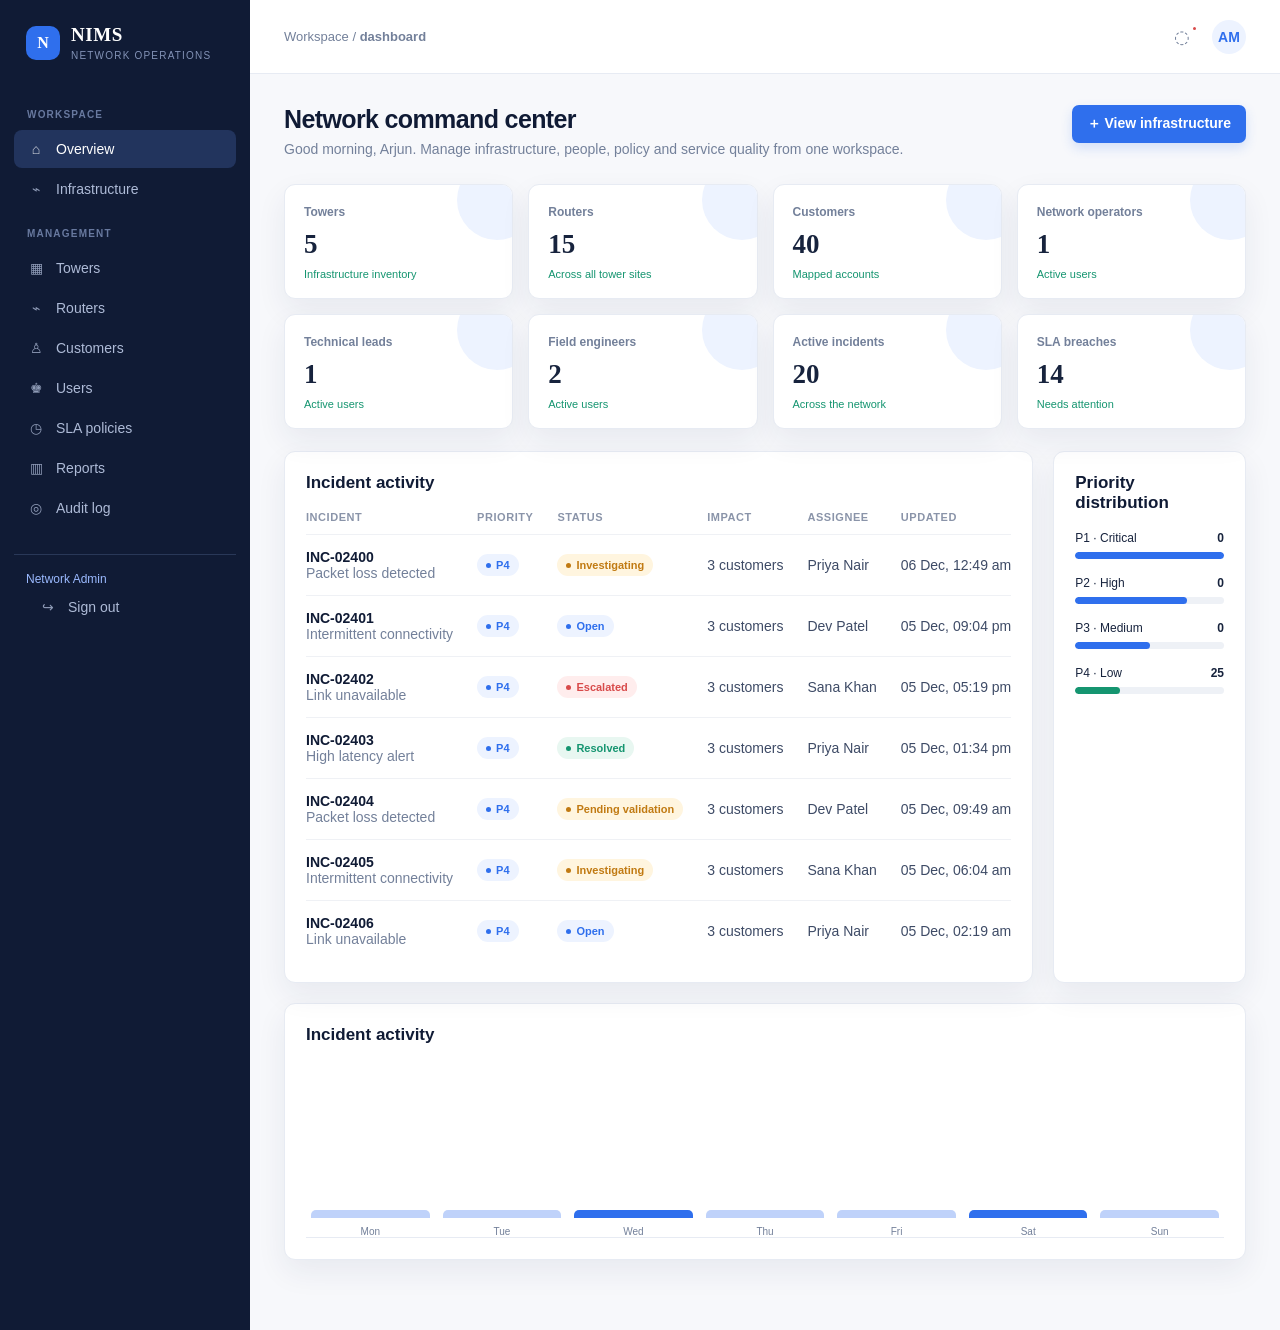
==== roles/admin/index.html @ 812ac2ed "Build role-separated NIMS frontend Add isolated HTML, CSS, and JavaScript packages for Admin, Operat" ====
<!doctype html>
<html lang="en">
<head>
  <meta charset="UTF-8">
  <meta name="viewport" content="width=device-width, initial-scale=1.0">
  <title>NIMS | Network Admin</title>
  <link rel="stylesheet" href="css/styles.css">
  <link rel="stylesheet" href="css/role.css">
</head>
<body data-role="admin">
  <div id="app"></div><div id="toast-region" class="toast-region" aria-live="polite"></div>
  <script type="module" src="js/main.js"></script>
</body>
</html>
---- roles/admin/css/styles.css ----
:root {
  --navy: #101b35;
  --navy-2: #172443;
  --blue: #2f6fed;
  --blue-soft: #edf3ff;
  --ink: #17233d;
  --muted: #73809a;
  --line: #e7ebf3;
  --surface: #fff;
  --canvas: #f7f8fb;
  --green: #159570;
  --green-soft: #e8f7f1;
  --amber: #c17a12;
  --amber-soft: #fff5df;
  --red: #d84a4a;
  --red-soft: #ffeded;
  --shadow: 0 12px 30px rgba(27, 44, 80, .07);
}
* { box-sizing: border-box; }
body { margin: 0; color: var(--ink); background: var(--canvas); font: 14px "DM Sans", sans-serif; }
button, input, select, textarea { font: inherit; }
button { cursor: pointer; border: 0; }
.hidden { display: none !important; }
.app-shell { display: flex; min-height: 100vh; }
.sidebar { width: 250px; background: var(--navy); color: #dce5fc; padding: 24px 14px; flex-shrink: 0; }
.brand { display: flex; gap: 11px; align-items: center; padding: 0 12px 29px; }
.brand-mark { width: 34px; height: 34px; border-radius: 10px; background: #3478f6; display: grid; place-items: center; font: 700 16px "Space Grotesk"; color: white; }
.brand strong { display: block; font: 700 19px "Space Grotesk"; color: white; letter-spacing: .03em; }
.brand small { color: #8393b7; font-size: 10px; text-transform: uppercase; letter-spacing: .12em; }
.nav-label { color: #68799f; font-size: 10px; font-weight: 700; letter-spacing: .12em; text-transform: uppercase; padding: 18px 13px 8px; }
.nav-item { width: 100%; color: #aebbd7; background: transparent; padding: 11px 13px; border-radius: 8px; text-align: left; display: flex; align-items: center; gap: 11px; margin: 2px 0; }
.nav-item:hover, .nav-item.active { background: #22345d; color: white; }
.nav-icon { width: 18px; text-align: center; opacity: .8; }
.sidebar-footer { border-top: 1px solid #293858; margin-top: 27px; padding: 17px 12px 0; }
.role-chip { color: #92ace0; font-size: 12px; }
.main { flex: 1; min-width: 0; }
.topbar { height: 74px; padding: 0 34px; display: flex; align-items: center; justify-content: space-between; background: white; border-bottom: 1px solid var(--line); }
.crumb { color: var(--muted); font-size: 13px; }
.top-actions { display: flex; align-items: center; gap: 16px; }
.icon-btn { background: transparent; font-size: 18px; color: var(--muted); position: relative; }
.dot { width: 7px; height: 7px; border-radius: 50%; background: var(--red); position: absolute; top: 0; right: -2px; border: 2px solid white; }
.avatar { width: 34px; height: 34px; background: var(--blue-soft); color: var(--blue); border-radius: 50%; display: grid; place-items: center; font-weight: 700; }
.content { padding: 31px 34px 50px; max-width: 1600px; }
.page-head { display: flex; justify-content: space-between; align-items: flex-start; margin-bottom: 27px; gap: 15px; }
h1, h2, h3 { font-family: "Space Grotesk", sans-serif; margin: 0; color: var(--navy); }
h1 { font-size: 25px; letter-spacing: -.025em; }
h2 { font-size: 17px; }
h3 { font-size: 15px; }
.subhead { margin: 7px 0 0; color: var(--muted); }
.btn { border-radius: 7px; padding: 10px 15px; font-weight: 600; display: inline-flex; gap: 8px; align-items: center; justify-content: center; }
.btn-primary { background: var(--blue); color: white; box-shadow: 0 5px 12px rgba(47,111,237,.18); }
.btn-primary:hover { background: #245fd6; }
.btn-secondary { background: white; border: 1px solid var(--line); color: var(--ink); }
.btn-danger { color: var(--red); background: var(--red-soft); }
.text-red { color: var(--red) !important; }
.clickable { cursor: pointer; }
.clickable:hover td { background: #f8faff; }
.table-action { background: transparent; color: var(--blue); font-size: 12px; font-weight: 700; margin-right: 10px; padding: 3px 0; }
.table-action.danger { color: var(--red); }
.detail-actions { display: flex; align-items: center; justify-content: flex-end; gap: 9px; margin: -12px 0 20px; }
.detail-grid { display: grid; grid-template-columns: repeat(2, 1fr); gap: 20px; }
.detail-grid > div { display: grid; gap: 6px; }
.detail-grid .wide { grid-column: 1 / -1; }
.detail-grid strong { color: var(--navy); font-size: 13px; font-weight: 600; }
.sla-copy { font-size: 12px; line-height: 1.8; margin-top: 16px; }
.sla-preview { padding: 17px; color: #4262a0; line-height: 1.8; background: var(--blue-soft); border-radius: 8px; }
.notice { padding: 13px 15px; border-radius: 8px; color: #4262a0; background: var(--blue-soft); font-size: 12px; line-height: 1.6; margin-bottom: 17px; }
.note { border-bottom: 1px solid var(--line); padding: 12px 0; }
.note:last-child { border-bottom: 0; }
.note strong { color: var(--navy); font-size: 12px; }
.note span { color: var(--muted); font-size: 11px; margin-left: 9px; }
.note p { color: #4a5872; margin: 7px 0 0; line-height: 1.5; }
.impact-row { display: grid; grid-template-columns: 1.1fr 1.5fr auto; gap: 12px; align-items: center; padding: 12px 0; border-bottom: 1px solid var(--line); font-size: 12px; }
.impact-row:last-child { border-bottom: 0; }
.notification { display: flex; align-items: flex-start; gap: 13px; padding: 15px 4px; border-bottom: 1px solid var(--line); position: relative; cursor: pointer; }
.notification:last-child { border-bottom: 0; }
.notification.read { opacity: .58; }
.notification-icon { width: 30px; height: 30px; border-radius: 50%; display: grid; place-items: center; background: var(--blue-soft); color: var(--blue); flex-shrink: 0; }
.notification strong { color: var(--navy); font-size: 13px; }
.notification p { color: var(--muted); margin: 4px 0; font-size: 12px; }
.notification small { color: #9aa3b5; font-size: 11px; }
.unread-dot { width: 7px; height: 7px; background: var(--blue); border-radius: 50%; margin-left: auto; margin-top: 8px; }
.check-row { display: flex; gap: 10px; align-items: center; padding: 13px 0; border-bottom: 1px solid var(--line); color: #4a5872; font-size: 13px; }
.stats { display: grid; grid-template-columns: repeat(4, minmax(0, 1fr)); gap: 15px; margin-bottom: 22px; }
.stat-card, .panel { background: white; border: 1px solid var(--line); border-radius: 11px; box-shadow: var(--shadow); }
.stat-card { padding: 18px 19px; position: relative; overflow: hidden; }
.stat-card:after { content: ""; position: absolute; width: 80px; height: 80px; border-radius: 50%; right: -25px; top: -25px; background: var(--blue-soft); }
.stat-label { color: var(--muted); font-size: 12px; font-weight: 600; }
.stat-value { display: block; font: 700 27px "Space Grotesk"; margin-top: 10px; }
.stat-trend { color: var(--green); font-size: 11px; margin-top: 8px; display: block; }
.grid-2 { display: grid; grid-template-columns: 1.4fr 1fr; gap: 20px; }
.panel { padding: 21px; margin-bottom: 20px; }
.panel-head { display: flex; justify-content: space-between; align-items: center; margin-bottom: 18px; gap: 12px; }
.panel-link { color: var(--blue); font-size: 12px; font-weight: 600; background: transparent; }
.table-wrap { overflow-x: auto; }
table { width: 100%; border-collapse: collapse; }
th { text-align: left; padding: 0 12px 11px; color: #8a94a9; font-size: 11px; font-weight: 700; text-transform: uppercase; letter-spacing: .05em; }
td { padding: 14px 12px; border-top: 1px solid #eff1f5; color: #3e4b66; white-space: nowrap; }
td:first-child, th:first-child { padding-left: 0; }
td:last-child, th:last-child { padding-right: 0; }
.primary-text { color: var(--navy); font-weight: 600; }
.muted { color: var(--muted); }
.badge { display: inline-flex; align-items: center; gap: 5px; border-radius: 20px; padding: 5px 9px; font-size: 11px; font-weight: 700; }
.badge:before { content: ""; width: 5px; height: 5px; border-radius: 50%; background: currentColor; }
.badge.green { background: var(--green-soft); color: var(--green); }
.badge.blue { background: var(--blue-soft); color: var(--blue); }
.badge.amber { background: var(--amber-soft); color: var(--amber); }
.badge.red { background: var(--red-soft); color: var(--red); }
.metric-list { display: grid; gap: 17px; }
.metric-row { display: grid; gap: 7px; }
.metric-title { display: flex; justify-content: space-between; font-size: 12px; }
.bar { height: 7px; border-radius: 10px; background: #eef1f6; overflow: hidden; }
.bar span { display: block; height: 100%; border-radius: inherit; background: var(--blue); }
.bar.green span { background: var(--green); }
.chart { display: flex; align-items: end; gap: 13px; height: 175px; padding: 10px 5px 0; border-bottom: 1px solid var(--line); }
.bar-col { flex: 1; text-align: center; color: var(--muted); font-size: 10px; }
.bar-col i { display: block; background: #bfd2fa; min-height: 8px; border-radius: 5px 5px 0 0; margin-bottom: 8px; }
.bar-col:nth-child(3n) i { background: var(--blue); }
.filters { display: flex; gap: 10px; flex-wrap: wrap; margin-bottom: 17px; }
.field, .search { border: 1px solid var(--line); border-radius: 7px; padding: 10px 12px; background: white; color: var(--ink); outline: none; }
.field:focus, .search:focus, textarea:focus { border-color: var(--blue); box-shadow: 0 0 0 3px var(--blue-soft); }
.search { min-width: 260px; }
.form-grid { display: grid; grid-template-columns: repeat(2, 1fr); gap: 16px; }
.form-group { display: grid; gap: 7px; }
.form-group.full { grid-column: 1 / -1; }
.form-group label { font-size: 12px; color: #5f6b83; font-weight: 600; }
textarea.field { min-height: 100px; resize: vertical; }
.form-actions { display: flex; justify-content: flex-end; gap: 9px; margin-top: 21px; }
.timeline { display: grid; gap: 0; }
.timeline-item { display: grid; grid-template-columns: 18px 1fr; gap: 13px; min-height: 64px; }
.timeline-dot { width: 11px; height: 11px; border-radius: 50%; background: var(--blue); margin-top: 4px; position: relative; }
.timeline-dot:after { content: ""; position: absolute; left: 5px; top: 11px; width: 1px; height: 52px; background: #dce3f0; }
.timeline-item:last-child .timeline-dot:after { display: none; }
.timeline-title { font-weight: 600; font-size: 13px; }
.timeline-meta { color: var(--muted); font-size: 11px; margin-top: 4px; }
.infra-tree { display: grid; gap: 10px; }
.tree-tower { border: 1px solid var(--line); border-radius: 8px; padding: 12px; }
.tree-tower > summary { cursor: pointer; font-weight: 700; color: var(--navy); }
.tree-router { margin: 12px 0 0 19px; padding: 10px; background: #fafbfe; border-radius: 7px; color: #44516a; }
.customer-pills { display: flex; flex-wrap: wrap; gap: 5px; margin: 8px 0 0 22px; }
.customer-pill { background: white; border: 1px solid var(--line); padding: 4px 7px; border-radius: 5px; color: var(--muted); font-size: 11px; }
.empty { text-align: center; padding: 35px; color: var(--muted); }
.modal-backdrop { position: fixed; inset: 0; background: rgba(15,27,53,.42); display: grid; place-items: center; z-index: 20; padding: 20px; }
.modal { width: min(650px, 100%); max-height: 90vh; overflow-y: auto; background: white; border-radius: 12px; padding: 24px; box-shadow: 0 22px 65px rgba(0,0,0,.2); }
.modal-head { display: flex; align-items: center; justify-content: space-between; margin-bottom: 21px; }
.close { background: transparent; font-size: 22px; color: var(--muted); }
.toast-region { position: fixed; bottom: 22px; right: 22px; z-index: 50; display: grid; gap: 8px; }
.toast { background: var(--navy); color: white; padding: 12px 17px; border-radius: 7px; box-shadow: var(--shadow); animation: slide .2s ease-out; }
@keyframes slide { from { transform: translateY(10px); opacity: 0; } to { transform: none; opacity: 1; } }
.login-screen { min-height: 100vh; display: grid; place-items: center; background: #f4f7fc; padding: 20px; }
.login-card { width: min(430px, 100%); background: white; padding: 34px; border: 1px solid var(--line); border-radius: 15px; box-shadow: 0 20px 60px rgba(28,48,90,.1); }
.login-card .brand { padding: 0 0 30px; }
.login-card h1 { font-size: 25px; margin-bottom: 8px; }
.login-card .subhead { margin-bottom: 25px; }
.login-card .btn { width: 100%; margin-top: 9px; }
.demo-note { margin-top: 17px; padding: 11px; border-radius: 7px; background: var(--blue-soft); color: #4262a0; font-size: 11px; line-height: 1.6; }
.demo-note .field { width: 100%; margin-top: 9px; font-size: 12px; }
.demo-credentials { display: block; margin-top: 8px; color: #7285ab; }
.login-error { color: var(--red); background: var(--red-soft); border-radius: 6px; padding: 9px 10px; font-size: 12px; margin: 14px 0 0; }
@media (max-width: 1050px) { .sidebar { width: 215px; } .content { padding: 25px; } .grid-2 { grid-template-columns: 1fr; } }
@media (max-width: 760px) { .sidebar { width: 62px; padding: 18px 8px; } .brand { padding: 0 5px 26px; } .brand > div:last-child, .nav-label, .nav-item span:not(.nav-icon), .sidebar-footer { display: none; } .nav-item { justify-content: center; padding: 12px 0; } .topbar { padding: 0 18px; } .content { padding: 22px 15px 40px; } .stats { grid-template-columns: repeat(2, 1fr); } .page-head { align-items: stretch; flex-direction: column; } .form-grid, .detail-grid { grid-template-columns: 1fr; } .form-group.full, .detail-grid .wide { grid-column: auto; } .detail-actions { justify-content: flex-start; flex-wrap: wrap; } .impact-row { grid-template-columns: 1fr; gap: 5px; } }
@media (max-width: 430px) { .stats { grid-template-columns: 1fr; } .search { min-width: 100%; } .filters .field { flex: 1; min-width: 120px; } }

/* Admin workspace theme */
---- roles/admin/css/role.css ----
.role-admin { --role-accent: #2f6fed; }
.role-admin .brand-mark { background: #2f6fed; }
.role-admin .role-chip { color: #9bbaff; }
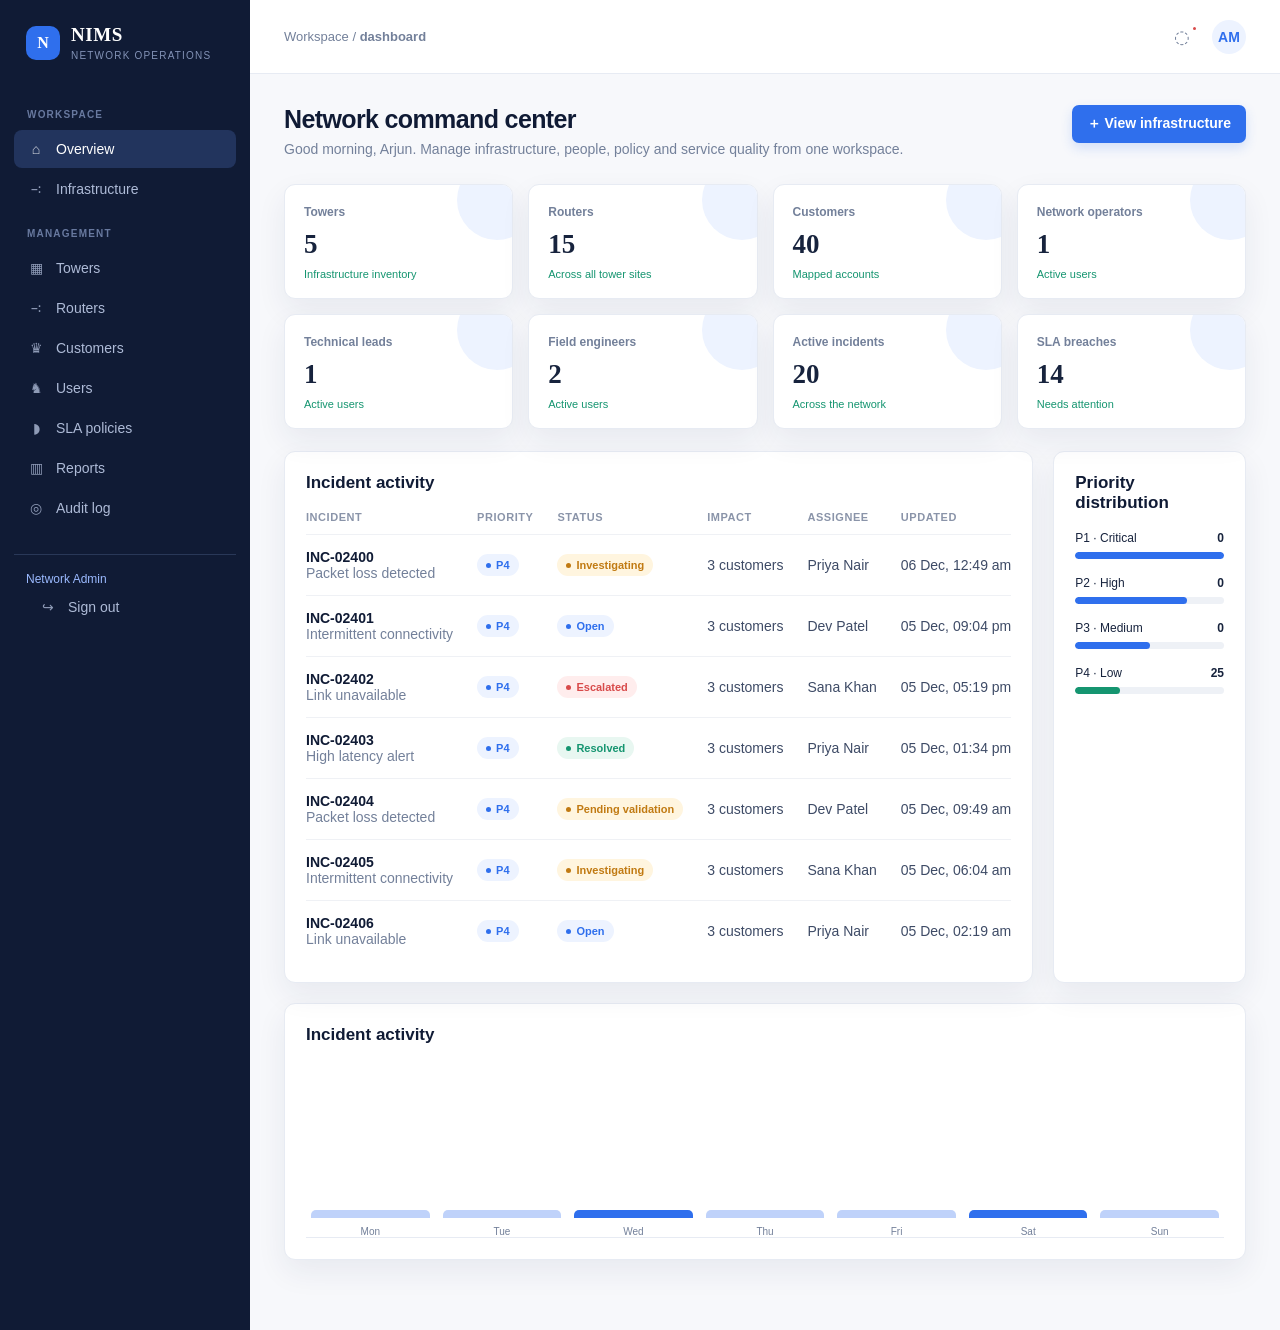
==== commit 5785a61c: "Enhance admin and lead role templates with structured navigation and dashboard components" ====
--- a/roles/admin/index.html
+++ b/roles/admin/index.html
@@ -8,7 +8,91 @@
   <link rel="stylesheet" href="css/role.css">
 </head>
 <body data-role="admin">
-  <div id="app"></div><div id="toast-region" class="toast-region" aria-live="polite"></div>
+  <div id="app"></div>
+  <template id="app-shell-template">
+    <div class="app-shell">
+      <aside class="sidebar">
+        <div class="brand"><div class="brand-mark">N</div><div><strong>NIMS</strong><small>Network operations</small></div></div>
+        <nav aria-label="Workspace navigation">
+          <div class="nav-label">Workspace</div>
+          <div>
+            <button class="nav-item" data-navigation-item data-page="dashboard"><span class="nav-icon">&#8962;</span><span>Overview</span></button>
+            <button class="nav-item" data-navigation-item data-page="incidents"><span class="nav-icon">&#9672;</span><span>Incidents</span></button>
+            <button class="nav-item" data-navigation-item data-page="create"><span class="nav-icon">&#43;</span><span>Raise incident</span></button>
+            <button class="nav-item" data-navigation-item data-page="infrastructure"><span class="nav-icon">&#8761;</span><span>Infrastructure</span></button>
+            <button class="nav-item" data-navigation-item data-page="escalations"><span class="nav-icon">&#8599;</span><span>Escalations</span></button>
+            <button class="nav-item" data-navigation-item data-page="field"><span class="nav-icon">&#9874;</span><span>Field service</span></button>
+          </div>
+          <div class="nav-label">Management</div>
+          <div>
+            <button class="nav-item" data-navigation-item data-page="towers"><span class="nav-icon">&#9638;</span><span>Towers</span></button>
+            <button class="nav-item" data-navigation-item data-page="routers"><span class="nav-icon">&#8761;</span><span>Routers</span></button>
+            <button class="nav-item" data-navigation-item data-page="customers"><span class="nav-icon">&#9819;</span><span>Customers</span></button>
+            <button class="nav-item" data-navigation-item data-page="users"><span class="nav-icon">&#9822;</span><span>Users</span></button>
+            <button class="nav-item" data-navigation-item data-page="sla"><span class="nav-icon">&#9687;</span><span>SLA policies</span></button>
+            <button class="nav-item" data-navigation-item data-page="reports"><span class="nav-icon">&#9637;</span><span>Reports</span></button>
+            <button class="nav-item" data-navigation-item data-page="notifications"><span class="nav-icon">&#9676;</span><span>Notifications</span></button>
+            <button class="nav-item" data-navigation-item data-page="audit"><span class="nav-icon">&#9678;</span><span>Audit log</span></button>
+            <button class="nav-item" data-navigation-item data-page="settings"><span class="nav-icon">&#9881;</span><span>Profile &amp; settings</span></button>
+          </div>
+        </nav>
+        <div class="sidebar-footer">
+          <div class="role-chip" data-role-label></div>
+          <button class="nav-item" data-action="logout"><span class="nav-icon">&#8618;</span><span>Sign out</span></button>
+        </div>
+      </aside>
+      <main class="main">
+        <header class="topbar">
+          <span class="crumb">Workspace / <strong data-current-page></strong></span>
+          <div class="top-actions">
+            <button class="icon-btn" data-page="notifications" aria-label="Notifications">&#9676;</button>
+            <div class="avatar" data-user-initials></div>
+          </div>
+        </header>
+        <section class="content" data-page-content></section>
+      </main>
+    </div>
+  </template>
+  <template id="page-head-template">
+    <div class="page-head">
+      <div><h1 data-page-title></h1><p class="subhead" data-page-subtitle></p></div>
+      <div data-page-actions></div>
+    </div>
+  </template>
+  <template id="dashboard-template">
+    <div>
+      <div data-dashboard-heading></div>
+      <div class="stats" data-dashboard-stats></div>
+      <div class="grid-2">
+        <div class="panel">
+          <div class="panel-head"><h2 data-activity-title></h2><div data-activity-action></div></div>
+          <div data-activity-content></div>
+        </div>
+        <div class="panel">
+          <div class="panel-head"><h2>Priority distribution</h2></div>
+          <div class="metric-list">
+            <div class="metric-row"><div class="metric-title"><span>P1 · Critical</span><strong data-priority-value="P1">0</strong></div><div class="bar red"><span data-priority-bar="P1"></span></div></div>
+            <div class="metric-row"><div class="metric-title"><span>P2 · High</span><strong data-priority-value="P2">0</strong></div><div class="bar"><span data-priority-bar="P2"></span></div></div>
+            <div class="metric-row"><div class="metric-title"><span>P3 · Medium</span><strong data-priority-value="P3">0</strong></div><div class="bar amber"><span data-priority-bar="P3"></span></div></div>
+            <div class="metric-row"><div class="metric-title"><span>P4 · Low</span><strong data-priority-value="P4">0</strong></div><div class="bar green"><span data-priority-bar="P4"></span></div></div>
+          </div>
+        </div>
+      </div>
+      <div class="panel">
+        <div class="panel-head"><h2>Incident activity</h2><button class="panel-link" data-incident-queue-link>Open queue →</button></div>
+        <div class="chart">
+          <div class="bar-col"><i data-chart-height="42"></i>Mon</div>
+          <div class="bar-col"><i data-chart-height="67"></i>Tue</div>
+          <div class="bar-col"><i data-chart-height="55"></i>Wed</div>
+          <div class="bar-col"><i data-chart-height="88"></i>Thu</div>
+          <div class="bar-col"><i data-chart-height="63"></i>Fri</div>
+          <div class="bar-col"><i data-chart-height="76"></i>Sat</div>
+          <div class="bar-col"><i data-chart-height="96"></i>Sun</div>
+        </div>
+      </div>
+    </div>
+  </template>
+  <div id="toast-region" class="toast-region" aria-live="polite"></div>
   <script type="module" src="js/main.js"></script>
 </body>
 </html>
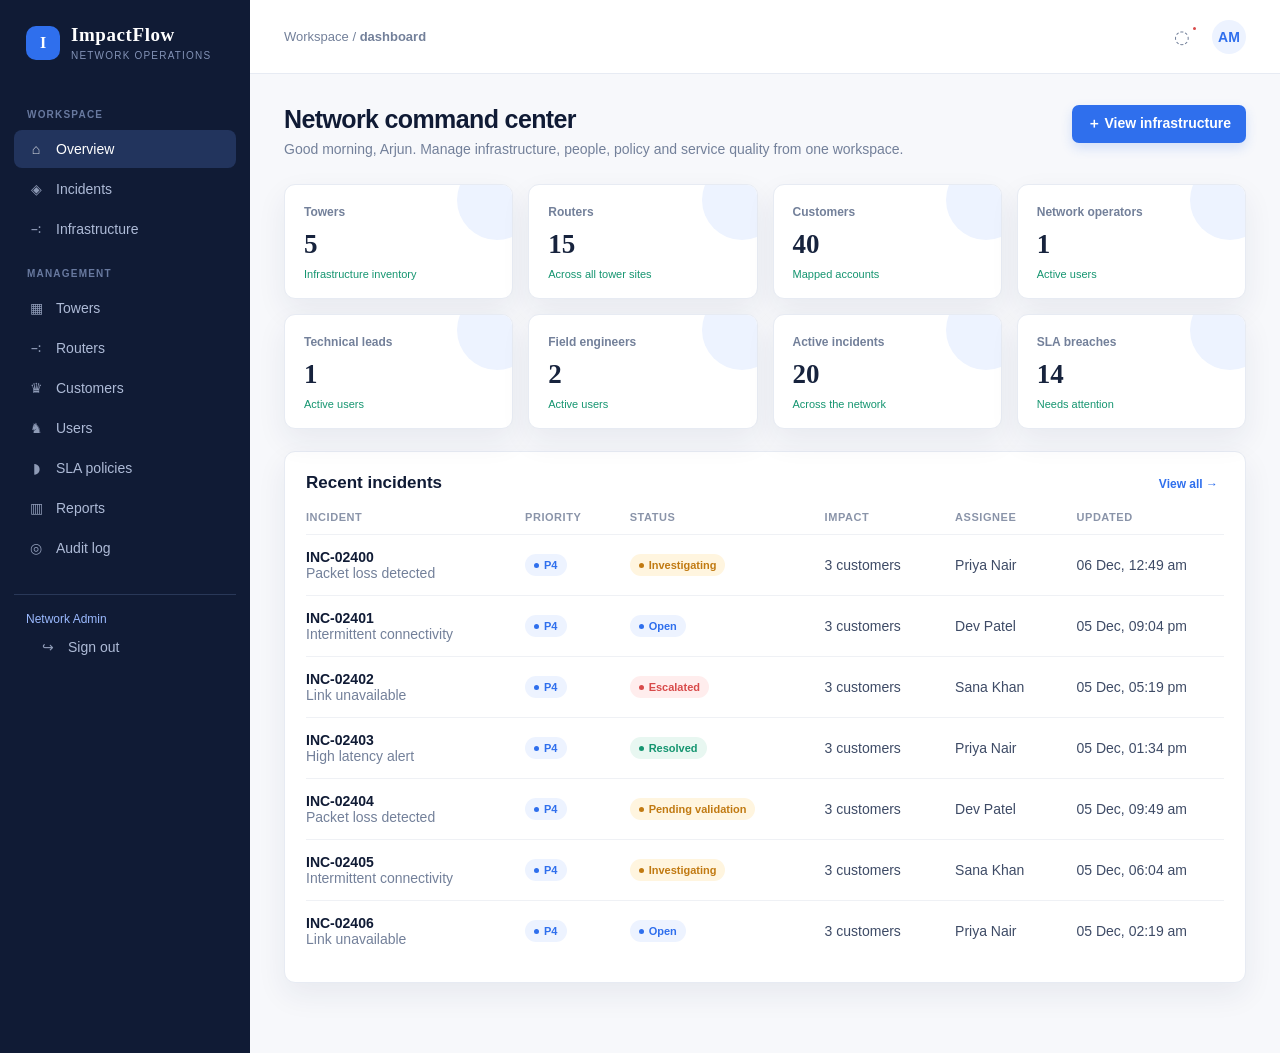
==== commit 0c164a14: "Remove dashboard graphs across roles Co-authored-by: Copilot <223556219+Copilot@users.noreply.github" ====
--- a/roles/admin/index.html
+++ b/roles/admin/index.html
@@ -3,7 +3,7 @@
 <head>
   <meta charset="UTF-8">
   <meta name="viewport" content="width=device-width, initial-scale=1.0">
-  <title>NIMS | Network Admin</title>
+  <title>ImpactFlow | Network Admin</title>
   <link rel="stylesheet" href="css/styles.css">
   <link rel="stylesheet" href="css/role.css">
 </head>
@@ -12,7 +12,7 @@
   <template id="app-shell-template">
     <div class="app-shell">
       <aside class="sidebar">
-        <div class="brand"><div class="brand-mark">N</div><div><strong>NIMS</strong><small>Network operations</small></div></div>
+        <div class="brand"><div class="brand-mark">I</div><div><strong>ImpactFlow</strong><small>Network operations</small></div></div>
         <nav aria-label="Workspace navigation">
           <div class="nav-label">Workspace</div>
           <div>
@@ -63,32 +63,9 @@
     <div>
       <div data-dashboard-heading></div>
       <div class="stats" data-dashboard-stats></div>
-      <div class="grid-2">
-        <div class="panel">
-          <div class="panel-head"><h2 data-activity-title></h2><div data-activity-action></div></div>
-          <div data-activity-content></div>
-        </div>
-        <div class="panel">
-          <div class="panel-head"><h2>Priority distribution</h2></div>
-          <div class="metric-list">
-            <div class="metric-row"><div class="metric-title"><span>P1 · Critical</span><strong data-priority-value="P1">0</strong></div><div class="bar red"><span data-priority-bar="P1"></span></div></div>
-            <div class="metric-row"><div class="metric-title"><span>P2 · High</span><strong data-priority-value="P2">0</strong></div><div class="bar"><span data-priority-bar="P2"></span></div></div>
-            <div class="metric-row"><div class="metric-title"><span>P3 · Medium</span><strong data-priority-value="P3">0</strong></div><div class="bar amber"><span data-priority-bar="P3"></span></div></div>
-            <div class="metric-row"><div class="metric-title"><span>P4 · Low</span><strong data-priority-value="P4">0</strong></div><div class="bar green"><span data-priority-bar="P4"></span></div></div>
-          </div>
-        </div>
-      </div>
       <div class="panel">
-        <div class="panel-head"><h2>Incident activity</h2><button class="panel-link" data-incident-queue-link>Open queue →</button></div>
-        <div class="chart">
-          <div class="bar-col"><i data-chart-height="42"></i>Mon</div>
-          <div class="bar-col"><i data-chart-height="67"></i>Tue</div>
-          <div class="bar-col"><i data-chart-height="55"></i>Wed</div>
-          <div class="bar-col"><i data-chart-height="88"></i>Thu</div>
-          <div class="bar-col"><i data-chart-height="63"></i>Fri</div>
-          <div class="bar-col"><i data-chart-height="76"></i>Sat</div>
-          <div class="bar-col"><i data-chart-height="96"></i>Sun</div>
-        </div>
+        <div class="panel-head"><h2 data-activity-title></h2><div data-activity-action></div></div>
+        <div data-activity-content></div>
       </div>
     </div>
   </template>
